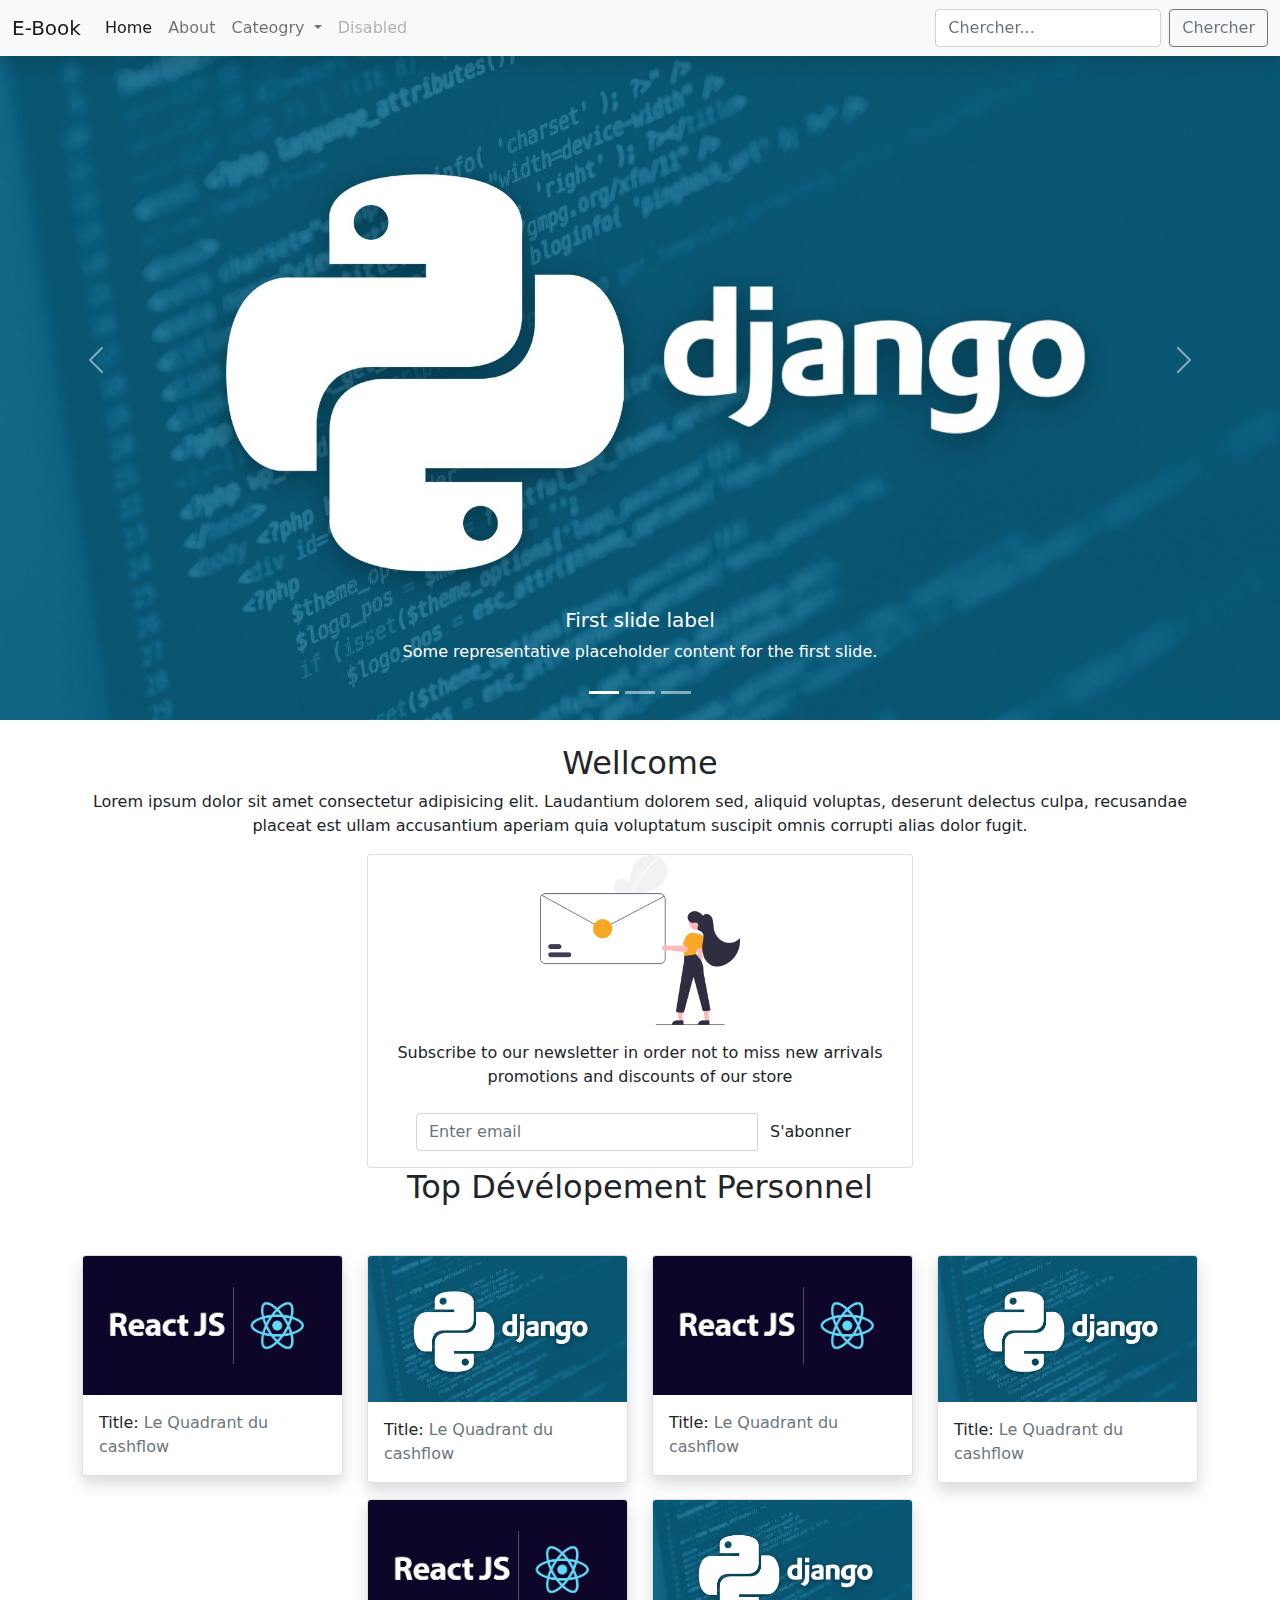
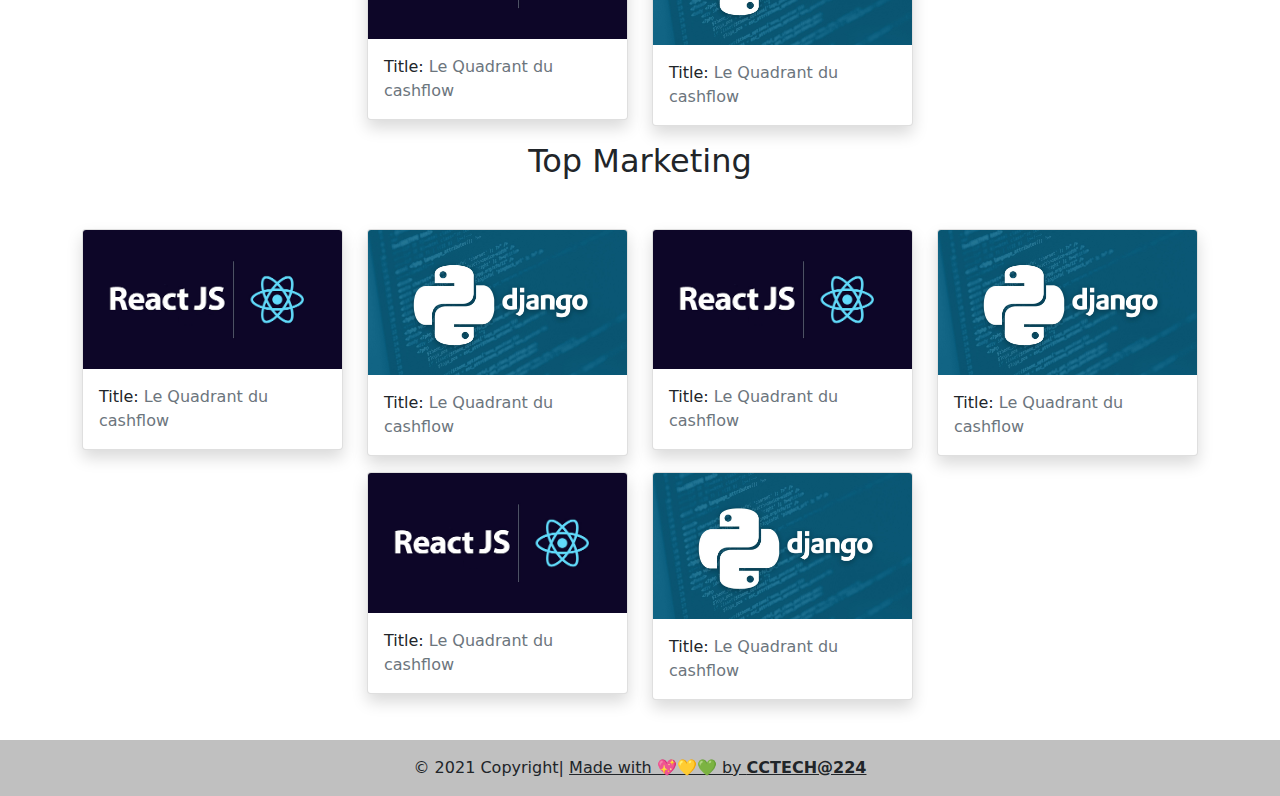
==== index.html @ 4e8b35a6 "Add files via upload" ====
<!DOCTYPE html>
<html lang="en">

<head>
    <meta charset="UTF-8">
    <meta http-equiv="X-UA-Compatible" content="IE=edge">
    <meta name="viewport" content="width=device-width, initial-scale=1.0">
    <title>E-BOOK</title>

    <link rel="stylesheet" href="css/bootstrap.min.css">
    <!-- <link rel="stylesheet" href="css/mdb.min.css"> -->
    <link rel="stylesheet" href="css/custom.css">
</head>

<body>
    <!-- Navbar -->
    <nav class="navbar navbar-expand-lg navbar-light bg-light fixed-top shadow">
        <div class="container-fluid">
            <a class="navbar-brand" href="#">E-Book</a>
            <button class="navbar-toggler" type="button" data-bs-toggle="collapse"
                data-bs-target="#navbarSupportedContent" aria-controls="navbarSupportedContent" aria-expanded="false"
                aria-label="Toggle navigation">
                <span class="navbar-toggler-icon"></span>
            </button>
            <div class="collapse navbar-collapse" id="navbarSupportedContent">
                <ul class="navbar-nav me-auto mb-2 mb-lg-0">
                    <li class="nav-item">
                        <a class="nav-link active" aria-current="page" href="#">Home</a>
                    </li>
                    <li class="nav-item">
                        <a class="nav-link" href="#">About</a>
                    </li>
                    <li class="nav-item dropdown">
                        <a class="nav-link dropdown-toggle" href="#" id="navbarDropdown" role="button"
                            data-bs-toggle="dropdown" aria-expanded="false">
                            Cateogry
                        </a>
                        <ul class="dropdown-menu" aria-labelledby="navbarDropdown">
                            <li><a class="dropdown-item" href="#">Self help</a></li>
                            <li><a class="dropdown-item" href="#">Marketing</a></li>
                            <!-- <li><hr class="dropdown-divider"></li> -->
                            <li><a class="dropdown-item" href="#">Motivation</a></li>
                        </ul>
                    </li>
                    <li class="nav-item">
                        <a class="nav-link disabled" href="#" tabindex="-1" aria-disabled="true">Disabled</a>
                    </li>
                </ul>
                <form class="d-flex">
                    <input class="form-control me-2" type="search" placeholder="Chercher..." aria-label="Search">
                    <button class="btn btn-outline-secondary" type="submit">Chercher</button>
                </form>
            </div>
        </div>
    </nav>
    <!-- #Navbar -->
    <!-- Carousel Header -->
    <div id="carouselExampleCaptions" class="carousel slide" data-bs-ride="carousel">
        <div class="carousel-indicators">
            <button type="button" data-bs-target="#carouselExampleCaptions" data-bs-slide-to="0" class="active"
                aria-current="true" aria-label="Slide 1"></button>
            <button type="button" data-bs-target="#carouselExampleCaptions" data-bs-slide-to="1"
                aria-label="Slide 2"></button>
            <button type="button" data-bs-target="#carouselExampleCaptions" data-bs-slide-to="2"
                aria-label="Slide 3"></button>
        </div>
        <div class="carousel-inner">
            <div class="carousel-item active">
                <img src="img/djangoimg.jpg" class="d-block w-100" alt="...">
                <div class="carousel-caption d-none d-md-block">
                    <h5>First slide label</h5>
                    <p>Some representative placeholder content for the first slide.</p>
                </div>
            </div>
            <div class="carousel-item">
                <img src="img/js.jpeg" class="d-block w-100" alt="...">
                <div class="carousel-caption d-none d-md-block">
                    <h5>Second slide label</h5>
                    <p>Some representative placeholder content for the second slide.</p>
                </div>
            </div>
            <div class="carousel-item">
                <img src="img/reactjs.png" class="d-block w-100" alt="...">
                <div class="carousel-caption d-none d-md-block">
                    <h5>Third slide label</h5>
                    <p>Some representative placeholder content for the third slide.</p>
                </div>
            </div>
        </div>
        <button class="carousel-control-prev" type="button" data-bs-target="#carouselExampleCaptions"
            data-bs-slide="prev">
            <span class="carousel-control-prev-icon" aria-hidden="true"></span>
            <span class="visually-hidden">Previous</span>
        </button>
        <button class="carousel-control-next" type="button" data-bs-target="#carouselExampleCaptions"
            data-bs-slide="next">
            <span class="carousel-control-next-icon" aria-hidden="true"></span>
            <span class="visually-hidden">Next</span>
        </button>
    </div>
    <!-- #Carousel Header -->

    <!-- Main -->
    <div class="container main-container my-4">
        <div class="intro text-center bg-super-light">
            <h2>Wellcome</h2>
            <p>Lorem ipsum dolor sit amet consectetur adipisicing elit. Laudantium dolorem sed, aliquid voluptas,
                deserunt delectus culpa, recusandae placeat est ullam accusantium aperiam quia voluptatum suscipit omnis
                corrupti alias dolor fugit.</p>
        </div>
        <!-- News letter -->
        <div class="row d-flex justify-content-center align-items-center rows">
            <div class="col-md-6">
                <div class="card card-newsletter">
                    <div class="text-center"> <img src="img/news-letter.png" width="200"> <span
                            class="d-block mt-3">Subscribe to our newsletter in order not to miss new arrivals <br>
                            promotions and discounts of our store</span>
                        <div class="mx-5">
                            <div class="input-group mb-3 mt-4"> <input type="text" class="form-control form-control-newsletter"
                                    placeholder="Enter email" aria-label="Recipient's username"
                                    aria-describedby="button-addon2"> <button class="btn border-rad" type="button"
                                    id="button-addon2">S'abonner</button> </div>
                        </div>
                    </div>
                </div>
            </div>
        </div>
        <!-- #News letter -->
        <!-- Top Categories -->
        <div class="top-categories m-auto">
            <H2 class="text-center mb-5">Top <span class="category-name">Dévélopement Personnel</span></H2>
            <div class="category">
                <div class="row justify-content-center">
                    <div class="col-6 col-sm-6 col-md-3 col-lg-3 mb-3">
                        <div class="card shadow">
                            <a href="">
                                <img src="img/reactjs.png" class="card-img-top" alt="...">
                            </a>
                            <div class="card-body">
                                <p class="card-text">Title: <span class="text-muted">Le Quadrant du cashflow</span></p>
                            </div>
                        </div>
                    </div>
                    <div class="col-6 col-sm-6 col-md-3 col-lg-3 mb-3">
                        <div class="card shadow">
                            <a href="">
                                <img src="img/djangoimg.jpg" class="card-img-top" alt="...">
                            </a>
                            <div class="card-body">
                                <p class="card-text">Title: <span class="text-muted">Le Quadrant du cashflow</span></p>
                            </div>
                        </div>
                    </div>
                    <div class="col-6 col-sm-6 col-md-3 col-lg-3 mb-3">
                        <div class="card shadow">
                            <a href="">
                                <img src="img/reactjs.png" class="card-img-top" alt="...">
                            </a>
                            <div class="card-body">
                                <p class="card-text">Title: <span class="text-muted">Le Quadrant du cashflow</span></p>
                            </div>
                        </div>
                    </div>
                    <div class="col-6 col-sm-6 col-md-3 col-lg-3 mb-3">
                        <div class="card shadow">
                            <a href="">
                                <img src="img/djangoimg.jpg" class="card-img-top" alt="...">
                            </a>
                            <div class="card-body">
                                <p class="card-text">Title: <span class="text-muted">Le Quadrant du cashflow</span></p>
                            </div>
                        </div>
                    </div>

                    <div class="col-6 col-sm-6 col-md-3 col-lg-3 mb-3">
                        <div class="card shadow">
                            <a href="">
                                <img src="img/reactjs.png" class="card-img-top" alt="...">
                            </a>
                            <div class="card-body">
                                <p class="card-text">Title: <span class="text-muted">Le Quadrant du cashflow</span></p>
                            </div>
                        </div>
                    </div>
                    <div class="col-6 col-sm-6 col-md-3 col-lg-3 mb-3">
                        <div class="card shadow">
                            <a href="">
                                <img src="img/djangoimg.jpg" class="card-img-top" alt="...">
                            </a>
                            <div class="card-body">
                                <p class="card-text">Title: <span class="text-muted">Le Quadrant du cashflow</span></p>
                            </div>
                        </div>
                    </div>
                </div>
            </div>
            <!-- Category 2 -->
                <H2 class="text-center mb-5">Top <span class="category-name">Marketing</span></H2>
                <div class="category">
                    <div class="row justify-content-center">
                        <div class="col-6 col-sm-6 col-md-3 col-lg-3 mb-3">
                            <div class="card shadow">
                                <img src="img/reactjs.png" class="card-img-top" alt="...">
                                <div class="card-body">
                                    <p class="card-text">Title: <span class="text-muted">Le Quadrant du cashflow</span>
                                    </p>
                                </div>
                            </div>
                        </div>
                        <div class="col-6 col-sm-6 col-md-3 col-lg-3 mb-3">
                            <div class="card shadow">
                                <img src="img/djangoimg.jpg" class="card-img-top" alt="...">
                                <div class="card-body">
                                    <p class="card-text">Title: <span class="text-muted">Le Quadrant du cashflow</span>
                                    </p>
                                </div>
                            </div>
                        </div>
                        <div class="col-6 col-sm-6 col-md-3 col-lg-3 mb-3">
                            <div class="card shadow">
                                <img src="img/reactjs.png" class="card-img-top" alt="...">
                                <div class="card-body">
                                    <p class="card-text">Title: <span class="text-muted">Le Quadrant du cashflow</span>
                                    </p>
                                </div>
                            </div>
                        </div>
                        <div class="col-6 col-sm-6 col-md-3 col-lg-3 mb-3">
                            <div class="card shadow">
                                <img src="img/djangoimg.jpg" class="card-img-top" alt="...">
                                <div class="card-body">
                                    <p class="card-text">Title: <span class="text-muted">Le Quadrant du cashflow</span>
                                    </p>
                                </div>
                            </div>
                        </div>

                        <div class="col-6 col-sm-6 col-md-3 col-lg-3 mb-3">
                            <div class="card shadow">
                                <img src="img/reactjs.png" class="card-img-top" alt="...">
                                <div class="card-body">
                                    <p class="card-text">Title: <span class="text-muted">Le Quadrant du cashflow</span>
                                    </p>
                                </div>
                            </div>
                        </div>
                        <div class="col-6 col-sm-6 col-md-3 col-lg-3 mb-3">
                            <div class="card shadow">
                                <img src="img/djangoimg.jpg" class="card-img-top" alt="...">
                                <div class="card-body">
                                    <p class="card-text">Title: <span class="text-muted">Le Quadrant du cashflow</span>
                                    </p>
                                </div>
                            </div>
                        </div>
                    </div>
                <!-- #Category 2 -->
            </div>
            <!-- # Category 1 -->

            <!-- #Top Categories -->
        </div>
        <!-- #Main -->
    </div>
    <!-- Footer -->
    <footer class="text-center text-white" style="background-color: #f1f1f1;">

        <!-- Copyright -->
        <div class="text-center text-dark p-3" style="background-color: rgba(0, 0, 0, 0.2);">
            © 2021 Copyright|
            <a class="text-dark" target="_blank" href="https://cctech224.herokuapp.com/">Made with 💖💛💚 by <strong class="">CCTECH@224</strong></a>
        </div>
        <!-- Copyright -->
    </footer>

    <!-- # Footer -->



    <script src="js/bootstrap.min.js"></script>
    <script src="js/main.js"></script>
    <!-- <script src="js/mdb.min.js"></script> -->
</body>

</html>
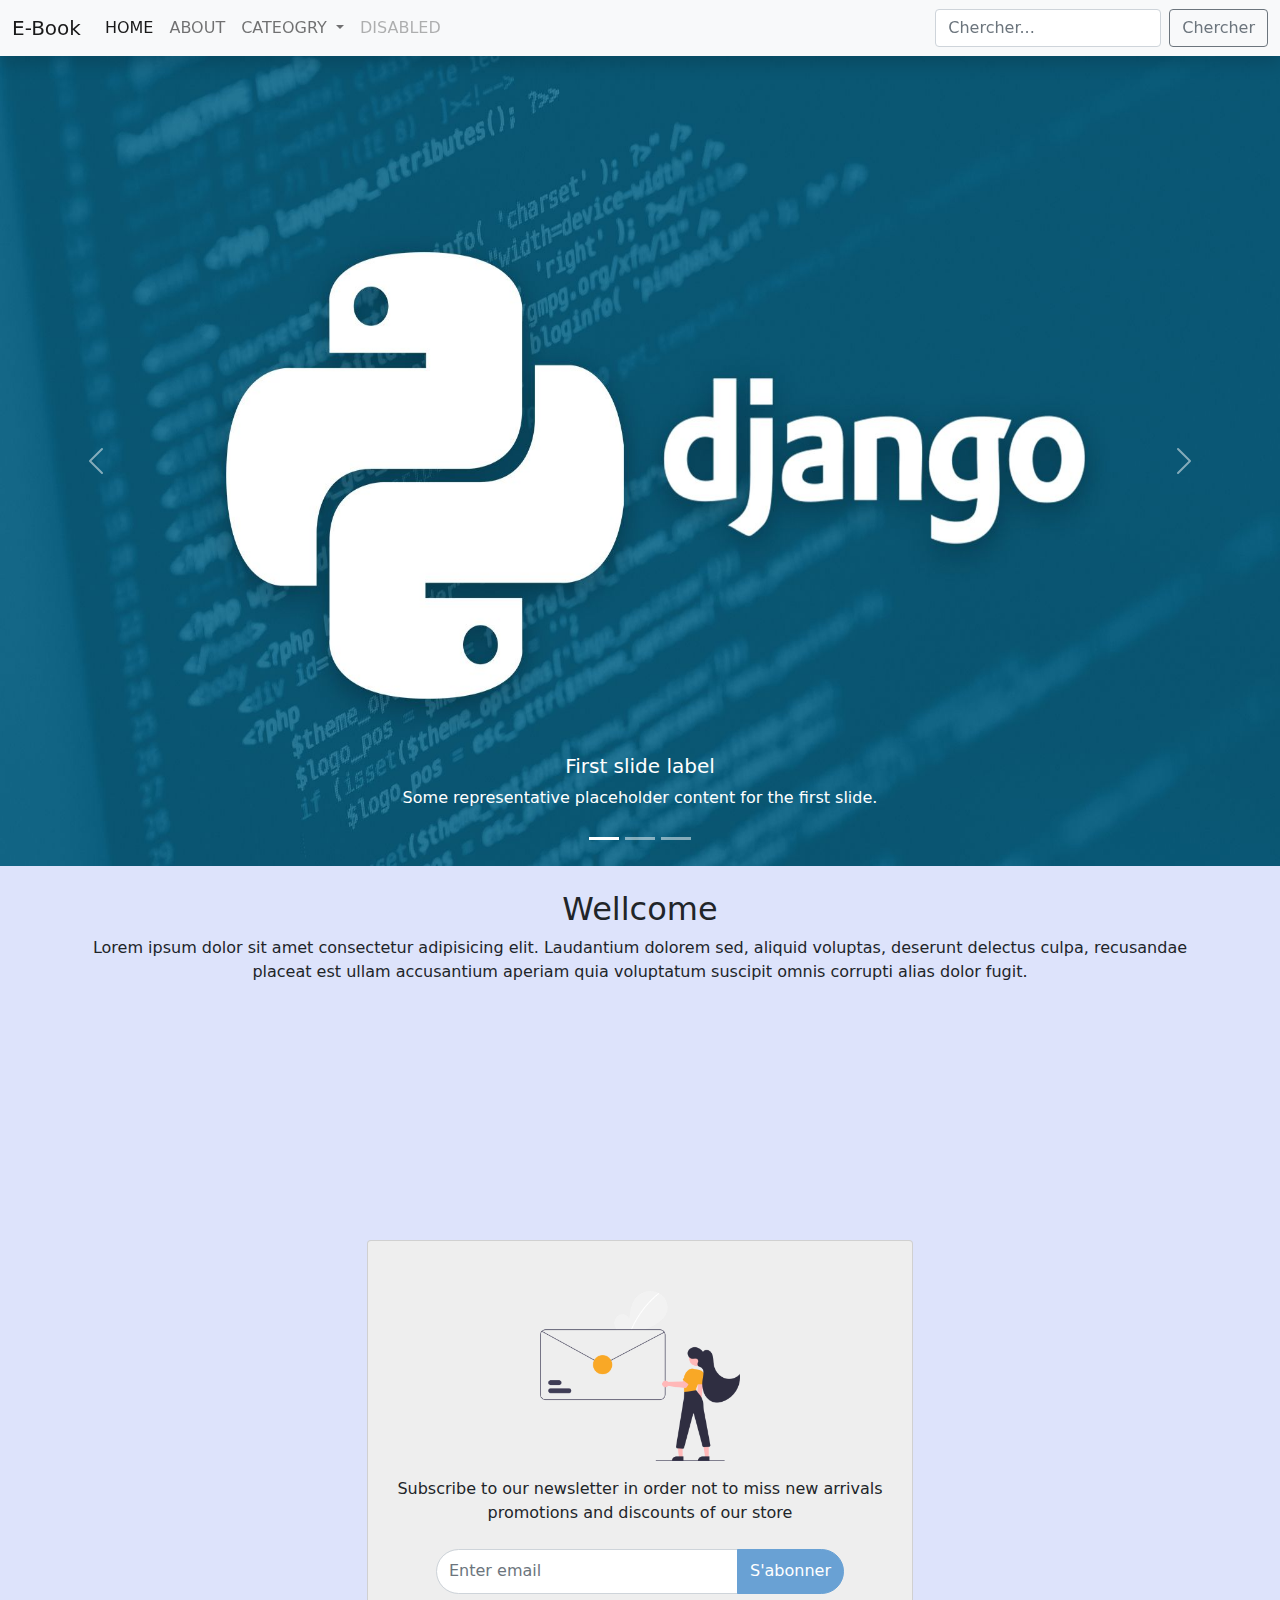
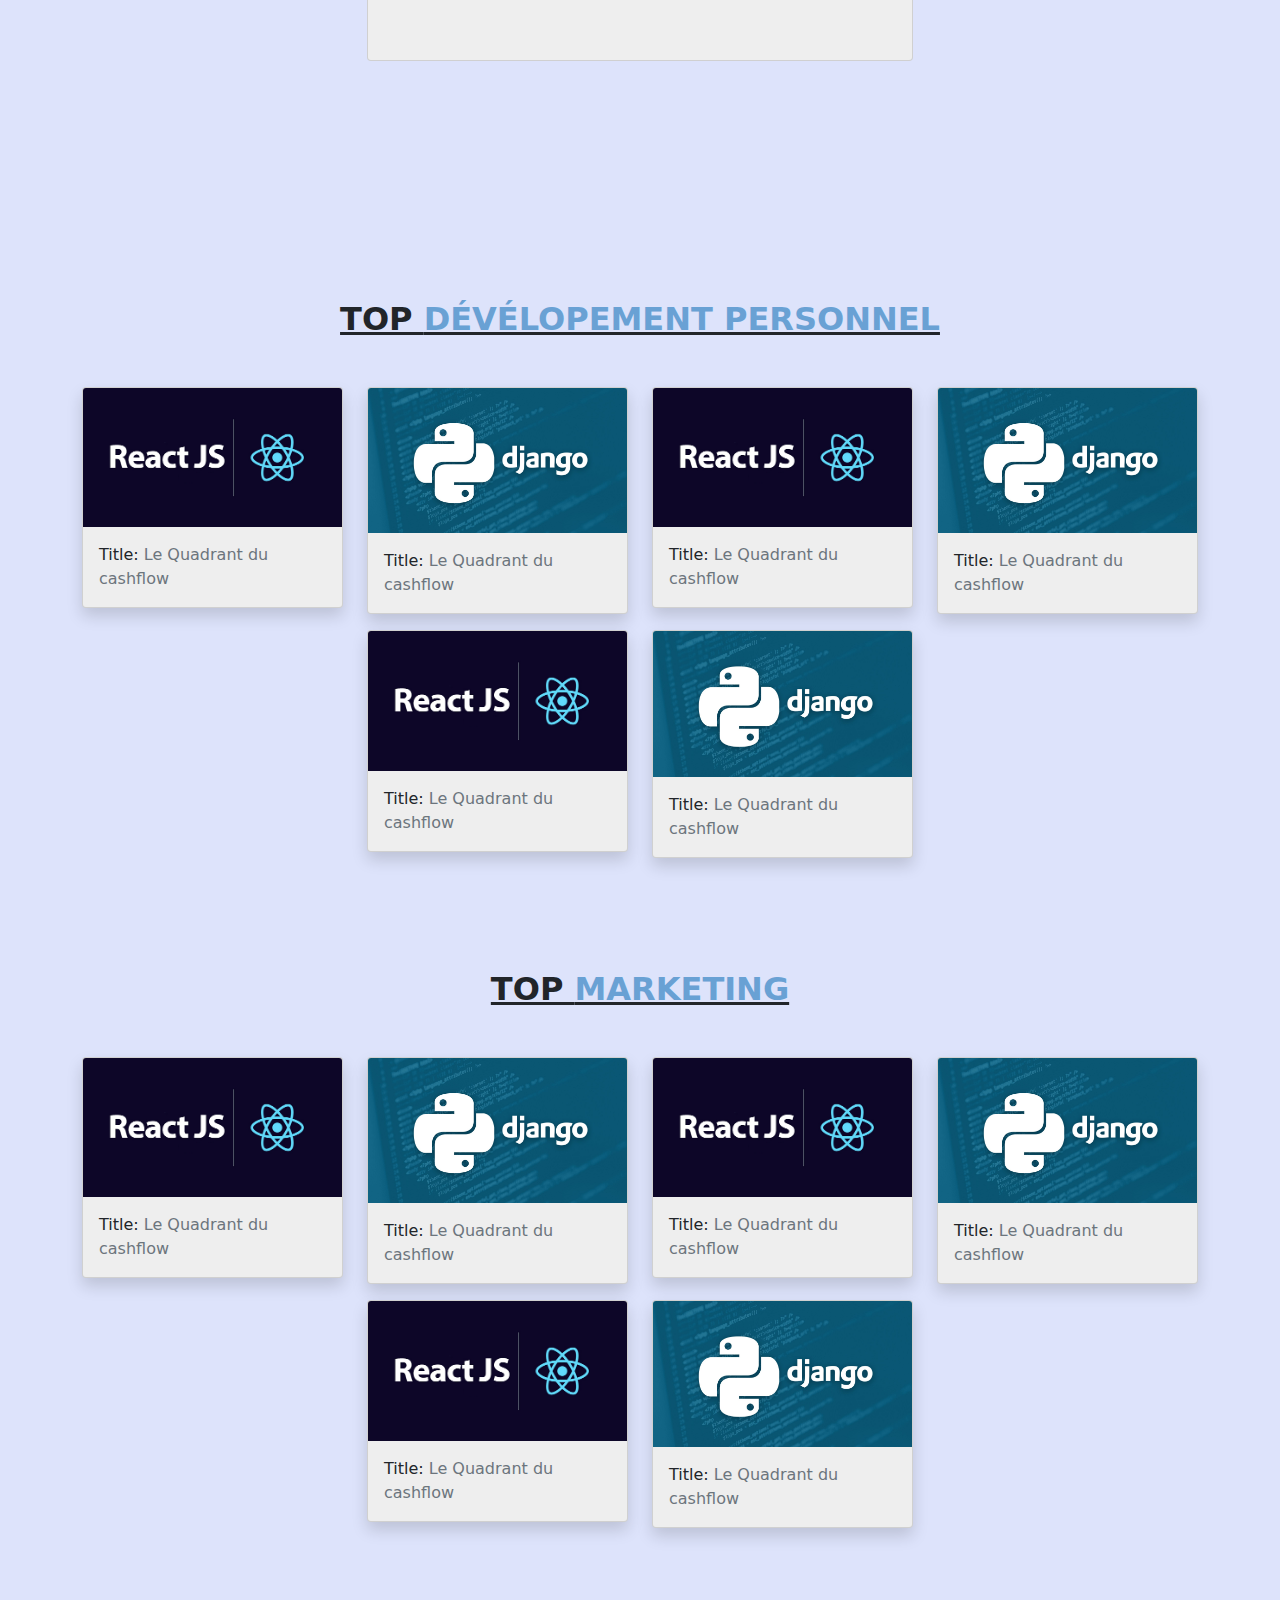
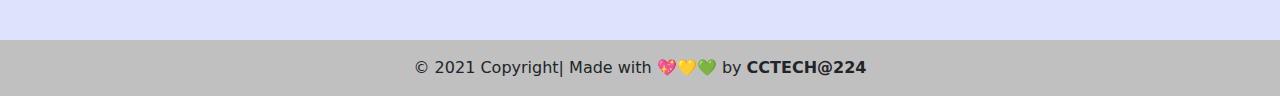
==== commit 02d0fd7c: "Update index.html" ====
--- a/index.html
+++ b/index.html
@@ -133,58 +133,58 @@
                 <div class="row justify-content-center">
                     <div class="col-6 col-sm-6 col-md-3 col-lg-3 mb-3">
                         <div class="card shadow">
-                            <a href="">
-                                <img src="img/reactjs.png" class="card-img-top" alt="...">
-                            </a>
-                            <div class="card-body">
-                                <p class="card-text">Title: <span class="text-muted">Le Quadrant du cashflow</span></p>
-                            </div>
-                        </div>
-                    </div>
-                    <div class="col-6 col-sm-6 col-md-3 col-lg-3 mb-3">
-                        <div class="card shadow">
-                            <a href="">
-                                <img src="img/djangoimg.jpg" class="card-img-top" alt="...">
-                            </a>
-                            <div class="card-body">
-                                <p class="card-text">Title: <span class="text-muted">Le Quadrant du cashflow</span></p>
-                            </div>
-                        </div>
-                    </div>
-                    <div class="col-6 col-sm-6 col-md-3 col-lg-3 mb-3">
-                        <div class="card shadow">
-                            <a href="">
-                                <img src="img/reactjs.png" class="card-img-top" alt="...">
-                            </a>
-                            <div class="card-body">
-                                <p class="card-text">Title: <span class="text-muted">Le Quadrant du cashflow</span></p>
-                            </div>
-                        </div>
-                    </div>
-                    <div class="col-6 col-sm-6 col-md-3 col-lg-3 mb-3">
-                        <div class="card shadow">
-                            <a href="">
-                                <img src="img/djangoimg.jpg" class="card-img-top" alt="...">
-                            </a>
-                            <div class="card-body">
-                                <p class="card-text">Title: <span class="text-muted">Le Quadrant du cashflow</span></p>
-                            </div>
-                        </div>
-                    </div>
-
-                    <div class="col-6 col-sm-6 col-md-3 col-lg-3 mb-3">
-                        <div class="card shadow">
-                            <a href="">
-                                <img src="img/reactjs.png" class="card-img-top" alt="...">
-                            </a>
-                            <div class="card-body">
-                                <p class="card-text">Title: <span class="text-muted">Le Quadrant du cashflow</span></p>
-                            </div>
-                        </div>
-                    </div>
-                    <div class="col-6 col-sm-6 col-md-3 col-lg-3 mb-3">
-                        <div class="card shadow">
-                            <a href="">
+                            <a href="single-page.html">
+                                <img src="img/reactjs.png" class="card-img-top" alt="...">
+                            </a>
+                            <div class="card-body">
+                                <p class="card-text">Title: <span class="text-muted">Le Quadrant du cashflow</span></p>
+                            </div>
+                        </div>
+                    </div>
+                    <div class="col-6 col-sm-6 col-md-3 col-lg-3 mb-3">
+                        <div class="card shadow">
+                            <a href="single-page.html">
+                                <img src="img/djangoimg.jpg" class="card-img-top" alt="...">
+                            </a>
+                            <div class="card-body">
+                                <p class="card-text">Title: <span class="text-muted">Le Quadrant du cashflow</span></p>
+                            </div>
+                        </div>
+                    </div>
+                    <div class="col-6 col-sm-6 col-md-3 col-lg-3 mb-3">
+                        <div class="card shadow">
+                            <a href="single-page.html">
+                                <img src="img/reactjs.png" class="card-img-top" alt="...">
+                            </a>
+                            <div class="card-body">
+                                <p class="card-text">Title: <span class="text-muted">Le Quadrant du cashflow</span></p>
+                            </div>
+                        </div>
+                    </div>
+                    <div class="col-6 col-sm-6 col-md-3 col-lg-3 mb-3">
+                        <div class="card shadow">
+                            <a href="single-page.html">
+                                <img src="img/djangoimg.jpg" class="card-img-top" alt="...">
+                            </a>
+                            <div class="card-body">
+                                <p class="card-text">Title: <span class="text-muted">Le Quadrant du cashflow</span></p>
+                            </div>
+                        </div>
+                    </div>
+
+                    <div class="col-6 col-sm-6 col-md-3 col-lg-3 mb-3">
+                        <div class="card shadow">
+                            <a href="single-page.html">
+                                <img src="img/reactjs.png" class="card-img-top" alt="...">
+                            </a>
+                            <div class="card-body">
+                                <p class="card-text">Title: <span class="text-muted">Le Quadrant du cashflow</span></p>
+                            </div>
+                        </div>
+                    </div>
+                    <div class="col-6 col-sm-6 col-md-3 col-lg-3 mb-3">
+                        <div class="card shadow">
+                            <a href="single-page.html">
                                 <img src="img/djangoimg.jpg" class="card-img-top" alt="...">
                             </a>
                             <div class="card-body">
@@ -282,4 +282,4 @@
     <!-- <script src="js/mdb.min.js"></script> -->
 </body>
 
-</html>+</html>
--- a/css/custom.css
+++ b/css/custom.css
@@ -0,0 +1,99 @@
+
+@import url('https://fonts.googleapis.com/css2?family=Manrope:wght@600&display=swap');
+
+html,
+body {
+    height: 100%;
+    background: #dde3fb;
+}
+
+* {
+    padding: 0px;
+    margin: 0px
+}
+
+a {
+    text-decoration: none;
+}
+
+.navbar .nav-item .nav-link {
+    text-transform: uppercase;
+}
+.navbar form .btn:hover {
+    border-color: #69a1d4;
+}
+
+.carousel-item img{
+    height: 90vh;
+}
+
+/* News letter */
+
+.rows {
+    height: 100vh
+}
+
+.form-control-newsletter {
+    display: block;
+    width: 100%;
+    min-height: calc(1.5em + .75rem + 2px);
+    padding: .575rem .75rem;
+    font-size: 1rem;
+    font-weight: 400;
+    line-height: 1.5;
+    color: #495057;
+    background-color: #fff;
+    background-clip: padding-box;
+    border: 1px solid #ced4da;
+    -webkit-appearance: none;
+    -moz-appearance: none;
+    appearance: none;
+    border-radius: 52px;
+    transition: border-color .15s ease-in-out, box-shadow .15s ease-in-out
+}
+
+.card-newsletter {
+    padding: 20px;
+    background-color: #eee;
+    padding-bottom: 50px;
+    padding-top: 50px
+}
+
+.form-control:focus {
+    color: #495057;
+    background-color: #fff;
+    border-color: #69a1d4;;
+    outline: 0;
+    box-shadow: none
+}
+
+.border-rad {
+    border-top-right-radius: 28px;
+    border-bottom-right-radius: 28px;
+    color: #fff;
+    background-color: #69a1d4 !important;
+    border-color: #69a1d4 !important;
+}
+
+.border-rad:hover {
+    background-color: #69a1d4 !important;
+    border-color: #69a1d4 !important;
+}
+/* top categories */
+.card {
+    background-color: #eee;
+}
+
+.top-categories H2, .related-books-main H2{
+    text-decoration: underline;
+    text-transform: uppercase;
+    font-weight: bold;
+}
+.category, .related-books {
+    margin-bottom: 6rem;
+}
+.top-categories .category-name, .top-related-books{
+    color:#69a1d4;
+}
+
+
